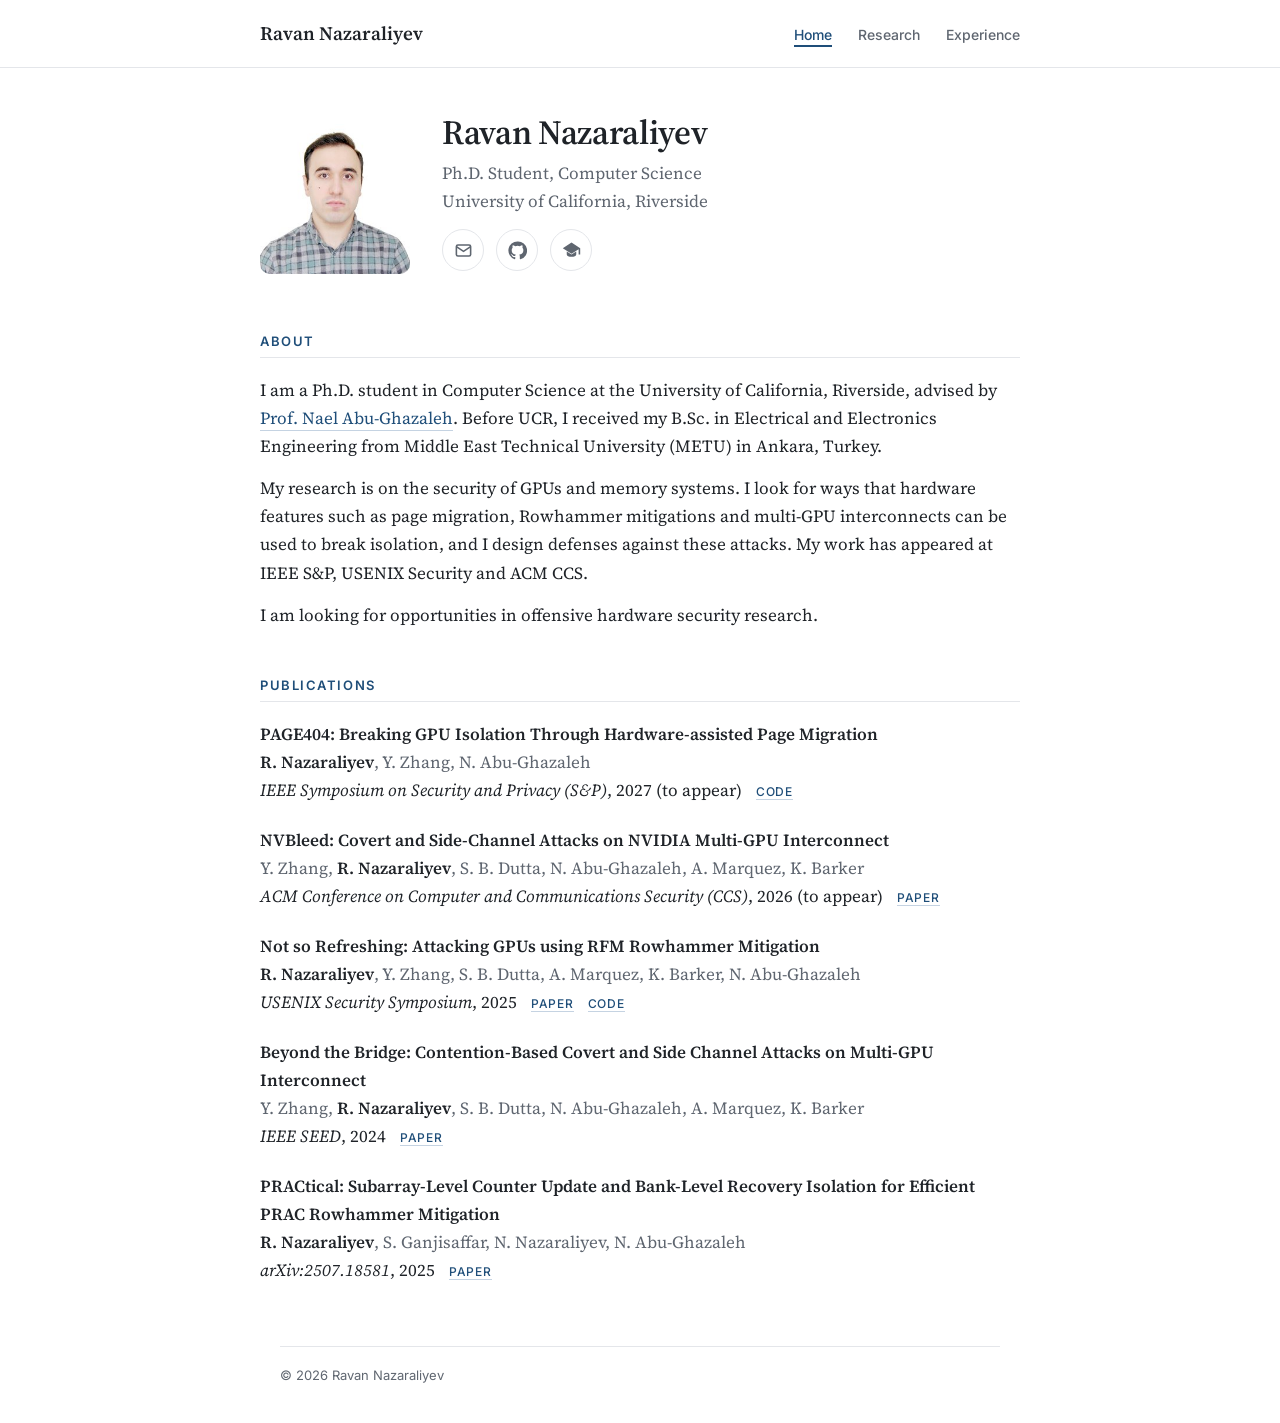
==== index.html @ c603b003 "update page" ====
<!doctype html>
<html lang="en">
<head>
<meta charset="utf-8">
<meta name="viewport" content="width=device-width, initial-scale=1">
<title>Ravan Nazaraliyev</title>
<meta name="description" content="Ravan Nazaraliyev, Ph.D. student in Computer Science at UC Riverside.">
<link rel="preconnect" href="https://fonts.googleapis.com">
<link rel="preconnect" href="https://fonts.gstatic.com" crossorigin>
<link href="https://fonts.googleapis.com/css2?family=Inter:wght@400;500;600&family=Source+Serif+4:opsz,wght@8..60,400;8..60,600&display=swap" rel="stylesheet">
<link rel="stylesheet" href="style.css?v=3">
</head>
<body>
<header class="site">
  <div class="bar">
    <a class="brand" href="index.html">Ravan Nazaraliyev</a>
    <nav>
      <a href="index.html" class="current">Home</a>
      <a href="research.html">Research</a>
      <a href="experience.html">Experience</a>
    </nav>
  </div>
</header>
<main>
  <div class="header">
    <img src="photo.jpeg" alt="Ravan Nazaraliyev">
    <div>
      <h1>Ravan Nazaraliyev</h1>
      <p class="muted">Ph.D. Student, Computer Science<br>University of California, Riverside</p>
      <p class="contact">
        <a href="mailto:rnaza005@ucr.edu" title="Email" aria-label="Email"><svg width="19" height="19" viewBox="0 0 24 24" fill="none" stroke="currentColor" stroke-width="2"><rect x="3" y="5" width="18" height="14" rx="2"/><path d="m3 7 9 6 9-6"/></svg></a>
        <a href="https://github.com/RavanN700" title="GitHub" aria-label="GitHub"><svg width="19" height="19" viewBox="0 0 24 24" fill="currentColor"><path d="M12 .5a11.5 11.5 0 0 0-3.64 22.41c.58.1.79-.25.79-.56v-2c-3.2.7-3.88-1.37-3.88-1.37-.52-1.33-1.28-1.68-1.28-1.68-1.05-.72.08-.7.08-.7 1.16.08 1.77 1.19 1.77 1.19 1.03 1.77 2.7 1.26 3.36.96.1-.75.4-1.26.73-1.55-2.55-.29-5.24-1.28-5.24-5.69 0-1.26.45-2.29 1.19-3.1-.12-.29-.52-1.46.11-3.05 0 0 .97-.31 3.17 1.18a11 11 0 0 1 5.77 0c2.2-1.49 3.17-1.18 3.17-1.18.63 1.59.23 2.76.11 3.05.74.81 1.19 1.84 1.19 3.1 0 4.42-2.7 5.4-5.26 5.68.41.36.78 1.06.78 2.14v3.17c0 .31.21.67.8.56A11.5 11.5 0 0 0 12 .5Z"/></svg></a>
        <a href="https://scholar.google.com/citations?user=6l9ZNk0AAAAJ&amp;hl=en" title="Google Scholar" aria-label="Google Scholar"><svg width="19" height="19" viewBox="0 0 24 24" fill="currentColor"><path d="M12 2 1 9l11 7 9-5.73V17h2V9L12 2Zm-6 11.18V17c0 1.66 2.69 3 6 3s6-1.34 6-3v-3.82l-6 3.82-6-3.82Z"/></svg></a>
      </p>
    </div>
  </div>

  <h2>About</h2>
  <p>I am a Ph.D. student in Computer Science at the University of California, Riverside,
    advised by <a href="https://www.cs.ucr.edu/~nael/">Prof. Nael Abu-Ghazaleh</a>. Before UCR, I received my B.Sc. in Electrical and
    Electronics Engineering from Middle East Technical University (METU) in Ankara, Turkey.</p>
  <p>My research is on the security of GPUs and memory systems. I look for ways that hardware
    features such as page migration, Rowhammer mitigations and multi-GPU interconnects can be
    used to break isolation, and I design defenses against these attacks. My work has appeared
    at IEEE S&amp;P, USENIX Security and ACM CCS.</p>
  <p>I am looking for opportunities in offensive hardware security research.</p>

  <h2>Publications</h2>
  <ul class="pubs">
    <li><b>PAGE404: Breaking GPU Isolation Through Hardware-assisted Page Migration</b><br>
      <span class="authors"><span class="me">R. Nazaraliyev</span>, Y. Zhang, N. Abu-Ghazaleh</span><br>
      <i>IEEE Symposium on Security and Privacy (S&amp;P)</i>, 2027 (to appear)
      <span class="links"><a href="https://github.com/RavanN700/PAGE404_AttacksOnGH200">Code</a></span></li>
    <li><b>NVBleed: Covert and Side-Channel Attacks on NVIDIA Multi-GPU Interconnect</b><br>
      <span class="authors">Y. Zhang, <span class="me">R. Nazaraliyev</span>, S. B. Dutta, N. Abu-Ghazaleh, A. Marquez, K. Barker</span><br>
      <i>ACM Conference on Computer and Communications Security (CCS)</i>, 2026 (to appear)
      <span class="links"><a href="https://arxiv.org/abs/2503.17847">Paper</a></span></li>
    <li><b>Not so Refreshing: Attacking GPUs using RFM Rowhammer Mitigation</b><br>
      <span class="authors"><span class="me">R. Nazaraliyev</span>, Y. Zhang, S. B. Dutta, A. Marquez, K. Barker, N. Abu-Ghazaleh</span><br>
      <i>USENIX Security Symposium</i>, 2025
      <span class="links"><a href="https://www.usenix.org/conference/usenixsecurity25/presentation/nazaraliyev">Paper</a>
      <a href="https://zenodo.org/records/14751122">Code</a></span></li>
    <li><b>Beyond the Bridge: Contention-Based Covert and Side Channel Attacks on Multi-GPU Interconnect</b><br>
      <span class="authors">Y. Zhang, <span class="me">R. Nazaraliyev</span>, S. B. Dutta, N. Abu-Ghazaleh, A. Marquez, K. Barker</span><br>
      <i>IEEE SEED</i>, 2024
      <span class="links"><a href="https://arxiv.org/abs/2404.03877">Paper</a></span></li>
    <li><b>PRACtical: Subarray-Level Counter Update and Bank-Level Recovery Isolation for Efficient PRAC Rowhammer Mitigation</b><br>
      <span class="authors"><span class="me">R. Nazaraliyev</span>, S. Ganjisaffar, N. Nazaraliyev, N. Abu-Ghazaleh</span><br>
      <i>arXiv:2507.18581</i>, 2025
      <span class="links"><a href="https://arxiv.org/abs/2507.18581">Paper</a></span></li>
  </ul>
</main>
<footer>© 2026 Ravan Nazaraliyev</footer>
</body>
</html>
---- style.css ----
:root {
  --text: #1f2328;
  --muted: #5f6670;
  --rule: #e4e6ea;
  --accent: #1f4e79;
  --sans: "Inter", -apple-system, "Helvetica Neue", Arial, sans-serif;
  --serif: "Source Serif 4", Georgia, "Times New Roman", serif;
}
body {
  margin: 0; background: #fff; color: var(--text);
  font: 17px/1.65 var(--serif);
  -webkit-font-smoothing: antialiased;
}
a { color: var(--accent); text-decoration: none; border-bottom: 1px solid #c5d3e2; }
a:hover { border-bottom-color: var(--accent); }

/* top bar */
.site { border-bottom: 1px solid var(--rule); }
.bar {
  max-width: 760px; margin: 0 auto; padding: 18px 20px;
  display: flex; justify-content: space-between; align-items: baseline; flex-wrap: wrap; gap: 8px 24px;
}
.brand { font-size: 19px; font-weight: 600; color: var(--text); border: 0; }
nav a { margin-left: 22px; font: 500 14px var(--sans); color: var(--muted); border: 0; }
nav a:first-child { margin-left: 0; }
nav a:hover, nav a.current { color: var(--accent); }
nav a.current { box-shadow: inset 0 -2px 0 var(--accent); padding-bottom: 4px; }

main { max-width: 760px; margin: 0 auto; padding: 44px 20px 40px; }
h1 { font-size: 34px; font-weight: 600; line-height: 1.2; margin: 0 0 6px; letter-spacing: -0.01em; }
h2 {
  font: 600 13px var(--sans); text-transform: uppercase; letter-spacing: 0.12em; color: var(--accent);
  border-bottom: 1px solid var(--rule); padding-bottom: 8px; margin: 48px 0 18px;
}
h3 { font-size: 18px; font-weight: 600; margin: 0; }
p { margin: 0 0 14px; }
.muted { color: var(--muted); }

/* home header */
.header { display: flex; gap: 32px; align-items: center; }
.header img { width: 150px; height: 150px; object-fit: cover; border-radius: 10px; flex-shrink: 0; }
.header p { margin: 0 0 14px; }
.contact { display: flex; gap: 12px; margin: 0; }
.contact a {
  width: 40px; height: 40px; border: 1px solid var(--rule); border-radius: 50%;
  display: inline-flex; align-items: center; justify-content: center; color: var(--muted);
  transition: color .15s, border-color .15s;
}
.contact a:hover { color: var(--accent); border-color: var(--accent); }
.contact svg { width: 19px; height: 19px; }

/* lists */
ul { padding-left: 20px; margin: 0; }
li { margin-bottom: 8px; }
.pubs { list-style: none; padding: 0; }
.pubs li { margin-bottom: 22px; }
.pubs b { font-weight: 600; }
.me { font-weight: 600; color: var(--text); }
.authors { color: var(--muted); }
.links a, .meta a {
  font: 500 12px var(--sans); text-transform: uppercase; letter-spacing: 0.06em;
  margin-left: 10px;
}

/* research and experience entries */
.meta { font: 14px var(--sans); color: var(--muted); margin: 0 0 12px; }
h3.project { font-size: 21px; margin: 36px 0 6px; padding-top: 28px; border-top: 1px solid var(--rule); }
h1 + p + h3.project { margin-top: 32px; }
.meta a:first-of-type { margin-left: 12px; }
.item { margin-bottom: 30px; }
.item p { margin: 6px 0 0; }
.item ul { margin-top: 8px; }
.item li { margin-bottom: 4px; }
.role { display: flex; justify-content: space-between; align-items: baseline; gap: 4px 16px; flex-wrap: wrap; }
.when { font: 14px var(--sans); color: var(--muted); white-space: nowrap; }

footer {
  max-width: 720px; margin: 0 auto; padding: 20px 0 40px;
  border-top: 1px solid var(--rule); font: 13px var(--sans); color: var(--muted);
}

@media (max-width: 600px) {
  body { font-size: 16px; }
  .header { flex-direction: column; align-items: flex-start; gap: 18px; }
  .header img { width: 120px; height: 120px; }
  h1 { font-size: 28px; }
  nav a { margin-left: 16px; }
  footer { margin: 0 20px; }
}
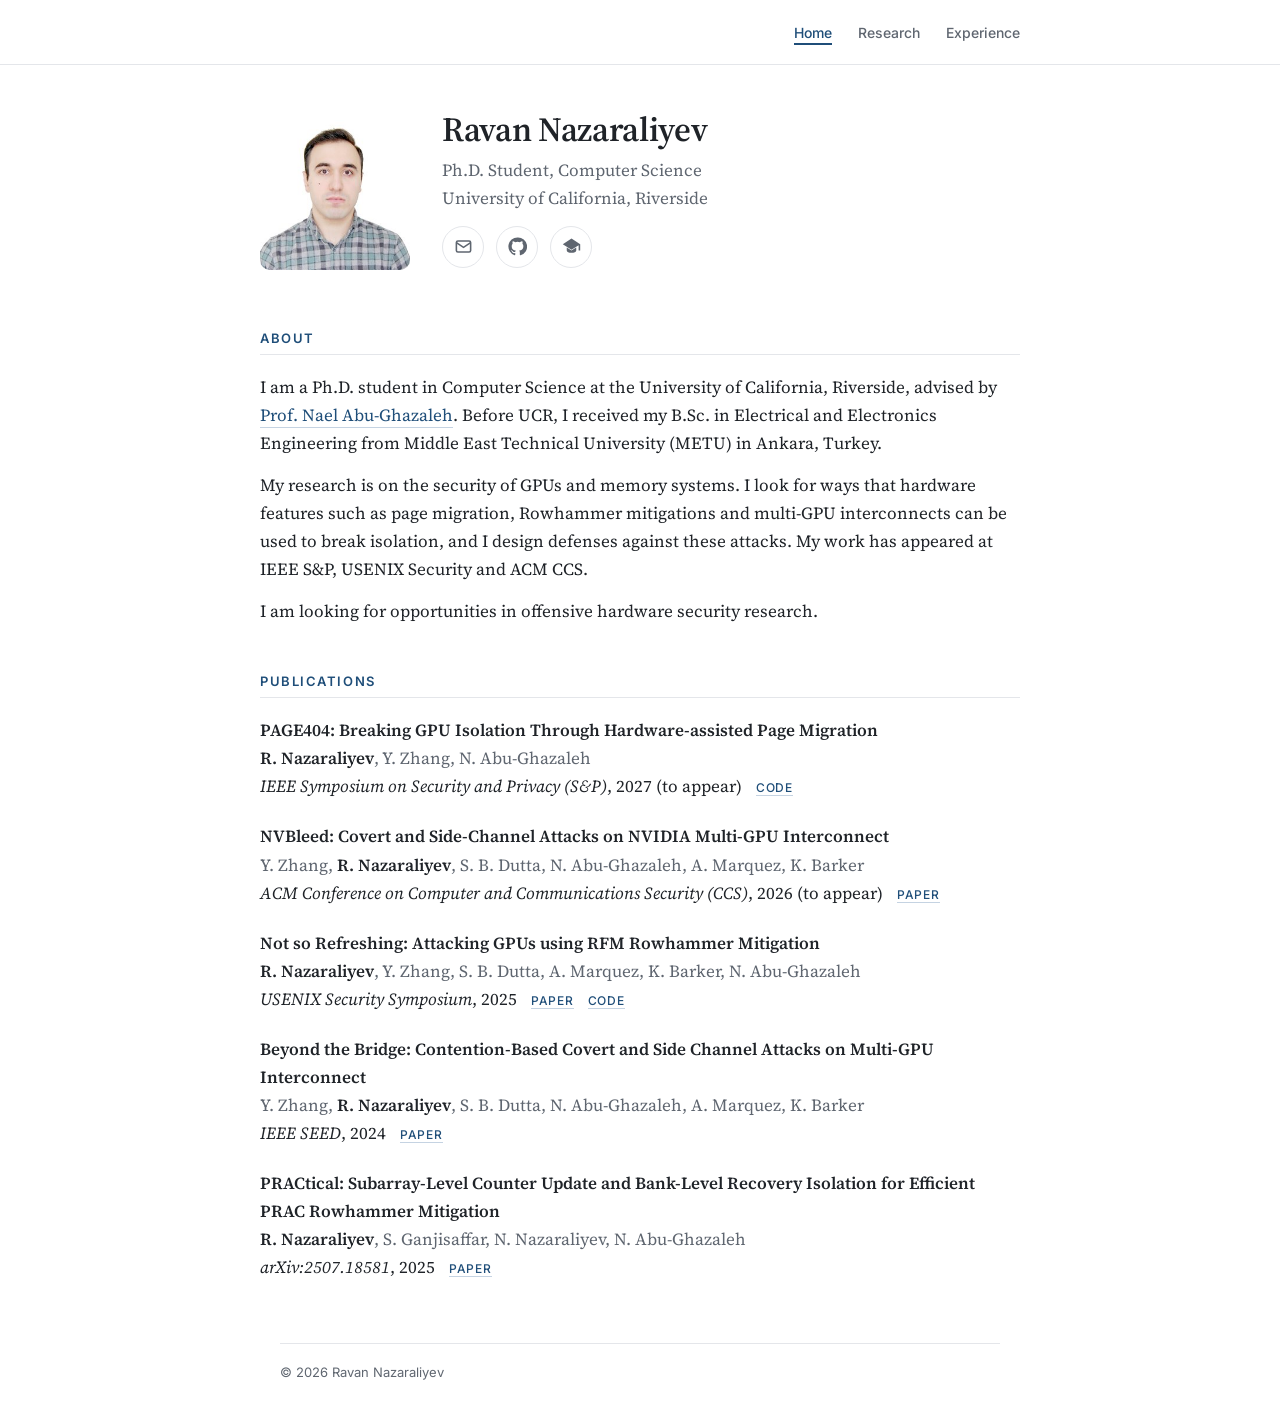
==== commit 85746b52: "update page" ====
--- a/index.html
+++ b/index.html
@@ -8,12 +8,11 @@
 <link rel="preconnect" href="https://fonts.googleapis.com">
 <link rel="preconnect" href="https://fonts.gstatic.com" crossorigin>
 <link href="https://fonts.googleapis.com/css2?family=Inter:wght@400;500;600&family=Source+Serif+4:opsz,wght@8..60,400;8..60,600&display=swap" rel="stylesheet">
-<link rel="stylesheet" href="style.css?v=3">
+<link rel="stylesheet" href="style.css?v=4">
 </head>
 <body>
 <header class="site">
   <div class="bar">
-    <a class="brand" href="index.html">Ravan Nazaraliyev</a>
     <nav>
       <a href="index.html" class="current">Home</a>
       <a href="research.html">Research</a>
--- a/style.css
+++ b/style.css
@@ -18,9 +18,8 @@
 .site { border-bottom: 1px solid var(--rule); }
 .bar {
   max-width: 760px; margin: 0 auto; padding: 18px 20px;
-  display: flex; justify-content: space-between; align-items: baseline; flex-wrap: wrap; gap: 8px 24px;
+  display: flex; justify-content: flex-end;
 }
-.brand { font-size: 19px; font-weight: 600; color: var(--text); border: 0; }
 nav a { margin-left: 22px; font: 500 14px var(--sans); color: var(--muted); border: 0; }
 nav a:first-child { margin-left: 0; }
 nav a:hover, nav a.current { color: var(--accent); }
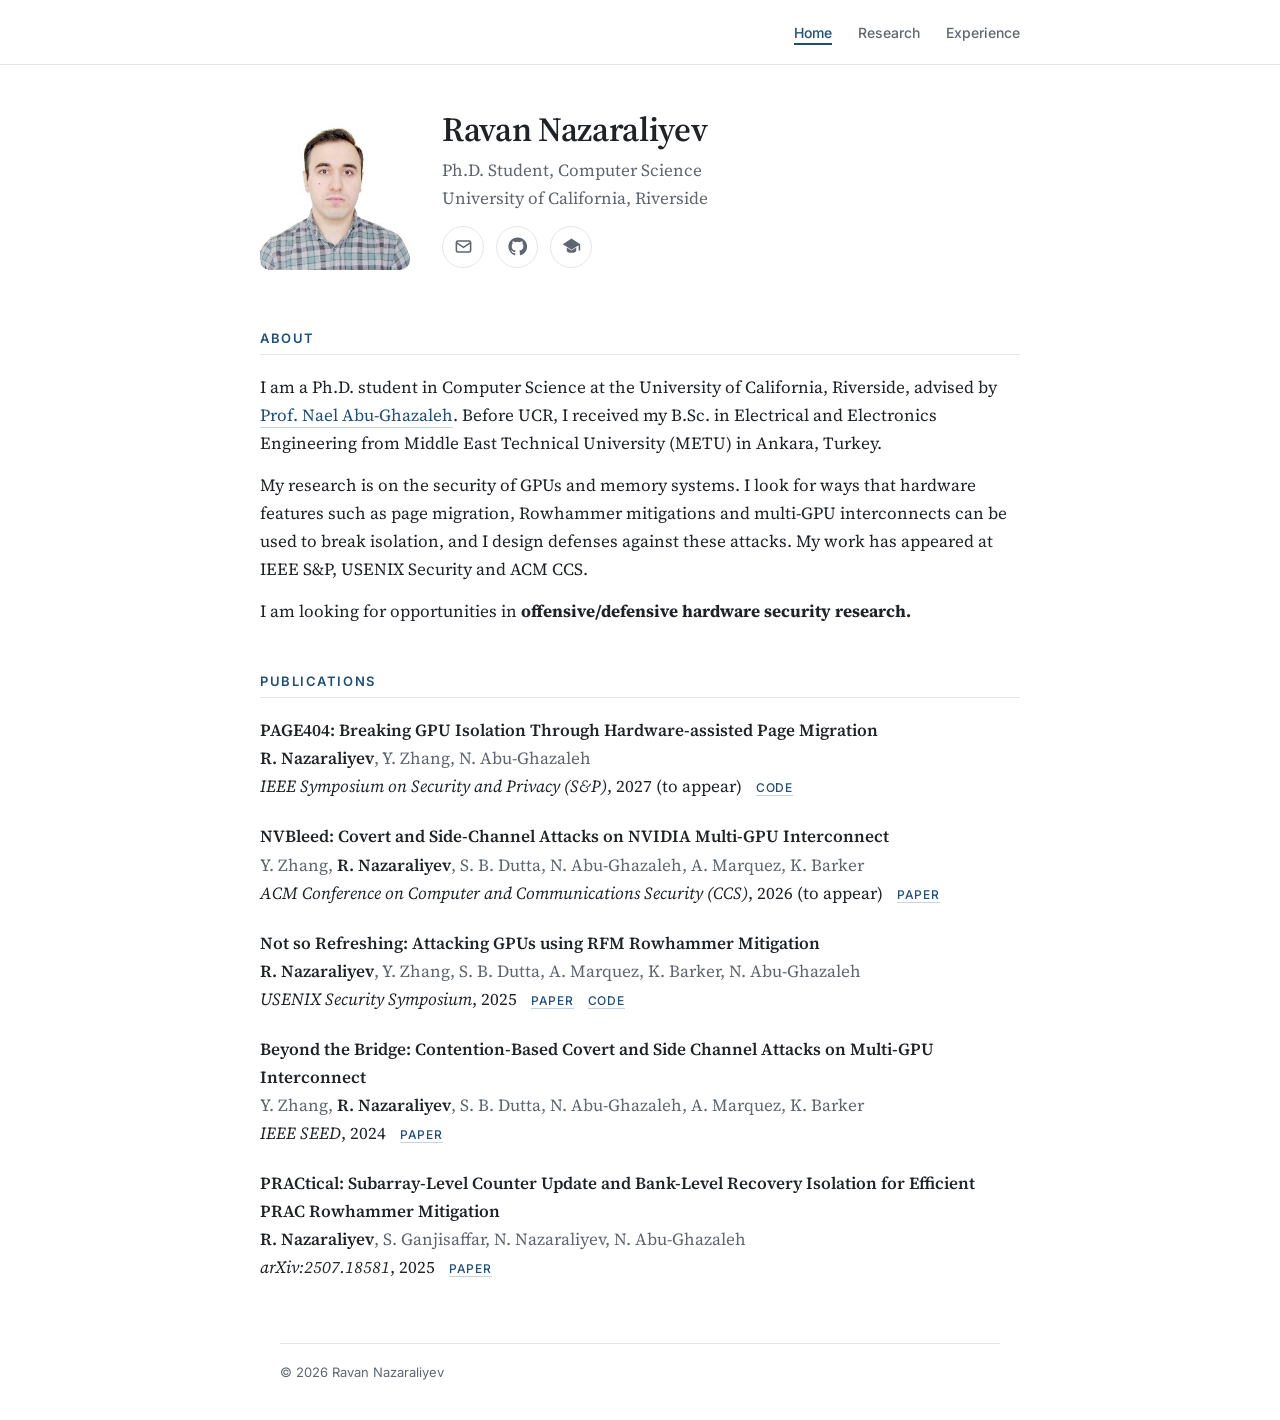
==== commit 83a34dcd: "update page" ====
--- a/index.html
+++ b/index.html
@@ -8,7 +8,7 @@
 <link rel="preconnect" href="https://fonts.googleapis.com">
 <link rel="preconnect" href="https://fonts.gstatic.com" crossorigin>
 <link href="https://fonts.googleapis.com/css2?family=Inter:wght@400;500;600&family=Source+Serif+4:opsz,wght@8..60,400;8..60,600&display=swap" rel="stylesheet">
-<link rel="stylesheet" href="style.css?v=4">
+<link rel="stylesheet" href="style.css?v=5">
 </head>
 <body>
 <header class="site">
@@ -42,7 +42,7 @@
     features such as page migration, Rowhammer mitigations and multi-GPU interconnects can be
     used to break isolation, and I design defenses against these attacks. My work has appeared
     at IEEE S&amp;P, USENIX Security and ACM CCS.</p>
-  <p>I am looking for opportunities in offensive hardware security research.</p>
+  <p>I am looking for opportunities in <b>offensive/defensive hardware security research.</b></p>
 
   <h2>Publications</h2>
   <ul class="pubs">
--- a/style.css
+++ b/style.css
@@ -64,7 +64,7 @@
 /* research and experience entries */
 .meta { font: 14px var(--sans); color: var(--muted); margin: 0 0 12px; }
 h3.project { font-size: 21px; margin: 36px 0 6px; padding-top: 28px; border-top: 1px solid var(--rule); }
-h1 + p + h3.project { margin-top: 32px; }
+h2 + p + h3.project { margin-top: 32px; }
 .meta a:first-of-type { margin-left: 12px; }
 .item { margin-bottom: 30px; }
 .item p { margin: 6px 0 0; }
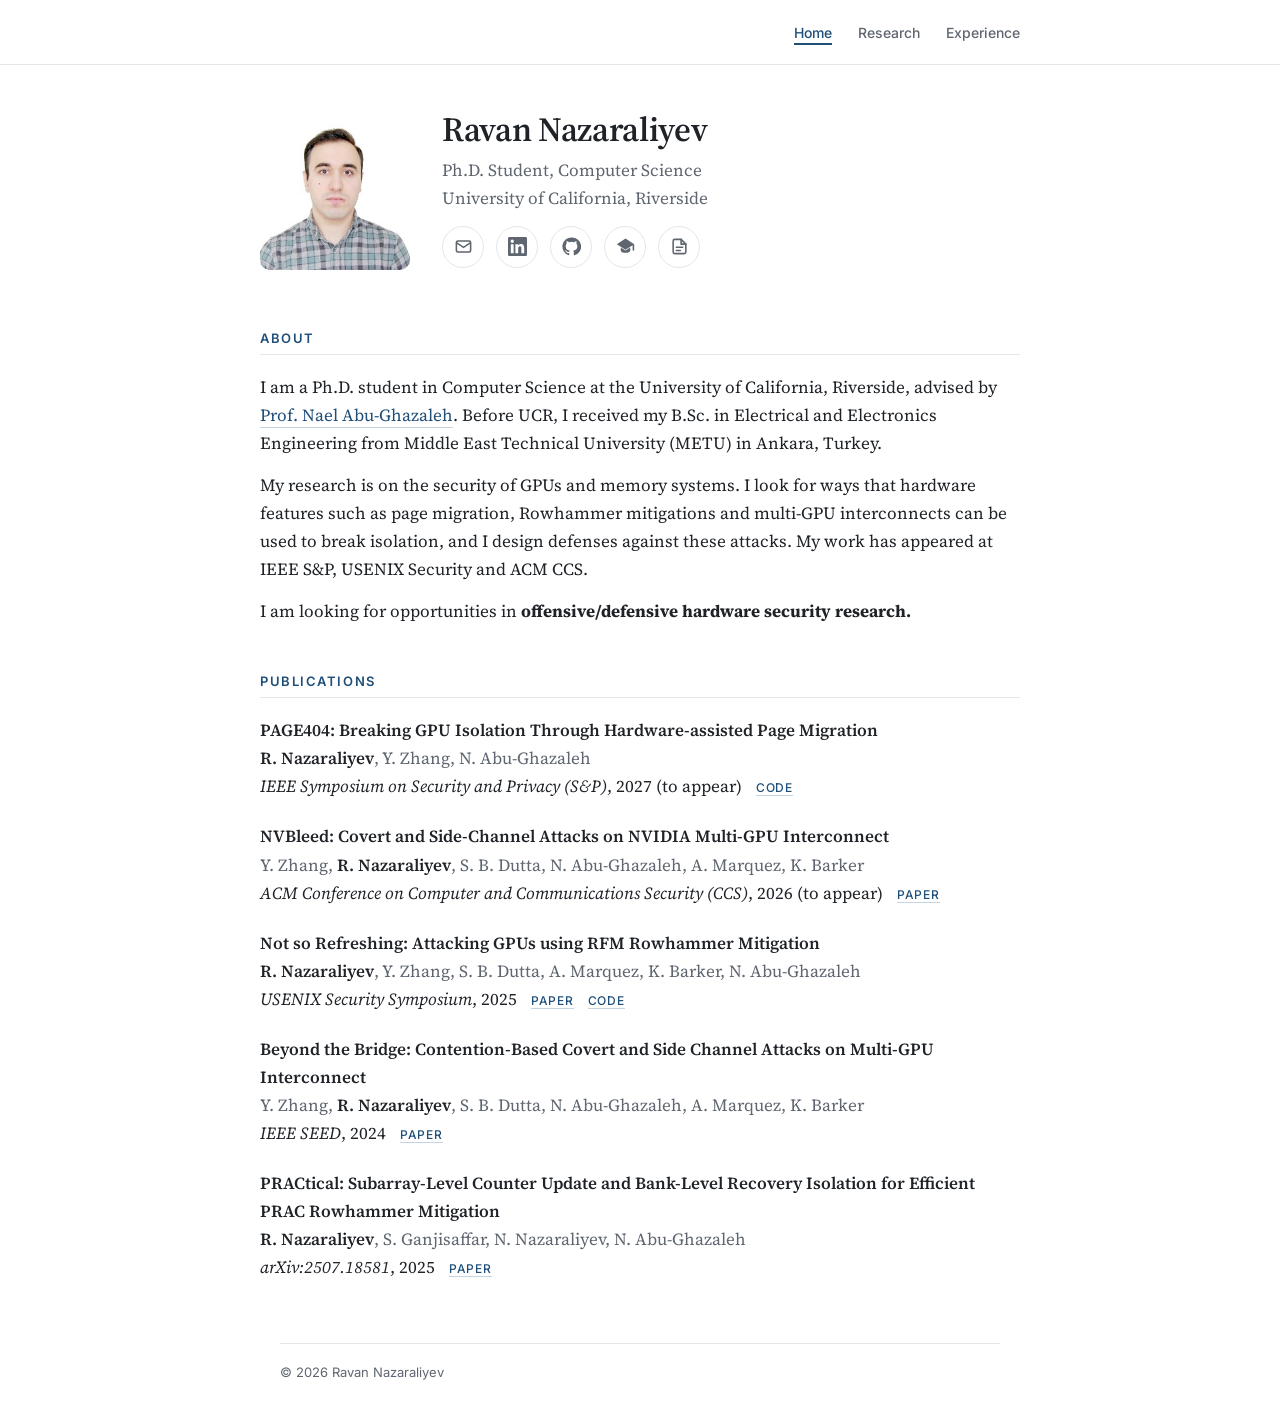
==== commit 96fb67da: "update page" ====
--- a/index.html
+++ b/index.html
@@ -28,8 +28,10 @@
       <p class="muted">Ph.D. Student, Computer Science<br>University of California, Riverside</p>
       <p class="contact">
         <a href="mailto:rnaza005@ucr.edu" title="Email" aria-label="Email"><svg width="19" height="19" viewBox="0 0 24 24" fill="none" stroke="currentColor" stroke-width="2"><rect x="3" y="5" width="18" height="14" rx="2"/><path d="m3 7 9 6 9-6"/></svg></a>
+        <a href="https://www.linkedin.com/in/ravannazaraliyev/" title="LinkedIn" aria-label="LinkedIn"><svg width="19" height="19" viewBox="0 0 24 24" fill="currentColor"><path d="M20.45 20.45h-3.56v-5.57c0-1.33-.02-3.04-1.85-3.04-1.85 0-2.14 1.45-2.14 2.94v5.67H9.35V9h3.41v1.56h.05c.48-.9 1.64-1.85 3.37-1.85 3.6 0 4.27 2.37 4.27 5.46v6.28ZM5.34 7.43a2.06 2.06 0 1 1 0-4.13 2.06 2.06 0 0 1 0 4.13ZM7.12 20.45H3.56V9h3.56v11.45ZM22.22 0H1.77C.79 0 0 .77 0 1.73v20.54C0 23.23.79 24 1.77 24h20.45c.98 0 1.78-.77 1.78-1.73V1.73C24 .77 23.2 0 22.22 0Z"/></svg></a>
         <a href="https://github.com/RavanN700" title="GitHub" aria-label="GitHub"><svg width="19" height="19" viewBox="0 0 24 24" fill="currentColor"><path d="M12 .5a11.5 11.5 0 0 0-3.64 22.41c.58.1.79-.25.79-.56v-2c-3.2.7-3.88-1.37-3.88-1.37-.52-1.33-1.28-1.68-1.28-1.68-1.05-.72.08-.7.08-.7 1.16.08 1.77 1.19 1.77 1.19 1.03 1.77 2.7 1.26 3.36.96.1-.75.4-1.26.73-1.55-2.55-.29-5.24-1.28-5.24-5.69 0-1.26.45-2.29 1.19-3.1-.12-.29-.52-1.46.11-3.05 0 0 .97-.31 3.17 1.18a11 11 0 0 1 5.77 0c2.2-1.49 3.17-1.18 3.17-1.18.63 1.59.23 2.76.11 3.05.74.81 1.19 1.84 1.19 3.1 0 4.42-2.7 5.4-5.26 5.68.41.36.78 1.06.78 2.14v3.17c0 .31.21.67.8.56A11.5 11.5 0 0 0 12 .5Z"/></svg></a>
         <a href="https://scholar.google.com/citations?user=6l9ZNk0AAAAJ&amp;hl=en" title="Google Scholar" aria-label="Google Scholar"><svg width="19" height="19" viewBox="0 0 24 24" fill="currentColor"><path d="M12 2 1 9l11 7 9-5.73V17h2V9L12 2Zm-6 11.18V17c0 1.66 2.69 3 6 3s6-1.34 6-3v-3.82l-6 3.82-6-3.82Z"/></svg></a>
+        <a href="https://drive.google.com/file/d/1ZvBr0CH3YMzxScfmg_CgUb0Fr-rkBf6R/view?usp=sharing" title="CV" aria-label="CV"><svg width="19" height="19" viewBox="0 0 24 24" fill="none" stroke="currentColor" stroke-width="2" stroke-linecap="round" stroke-linejoin="round"><path d="M14 3H6a2 2 0 0 0-2 2v14a2 2 0 0 0 2 2h12a2 2 0 0 0 2-2V9l-6-6Z"/><path d="M14 3v6h6M8 13h8M8 17h5"/></svg></a>
       </p>
     </div>
   </div>
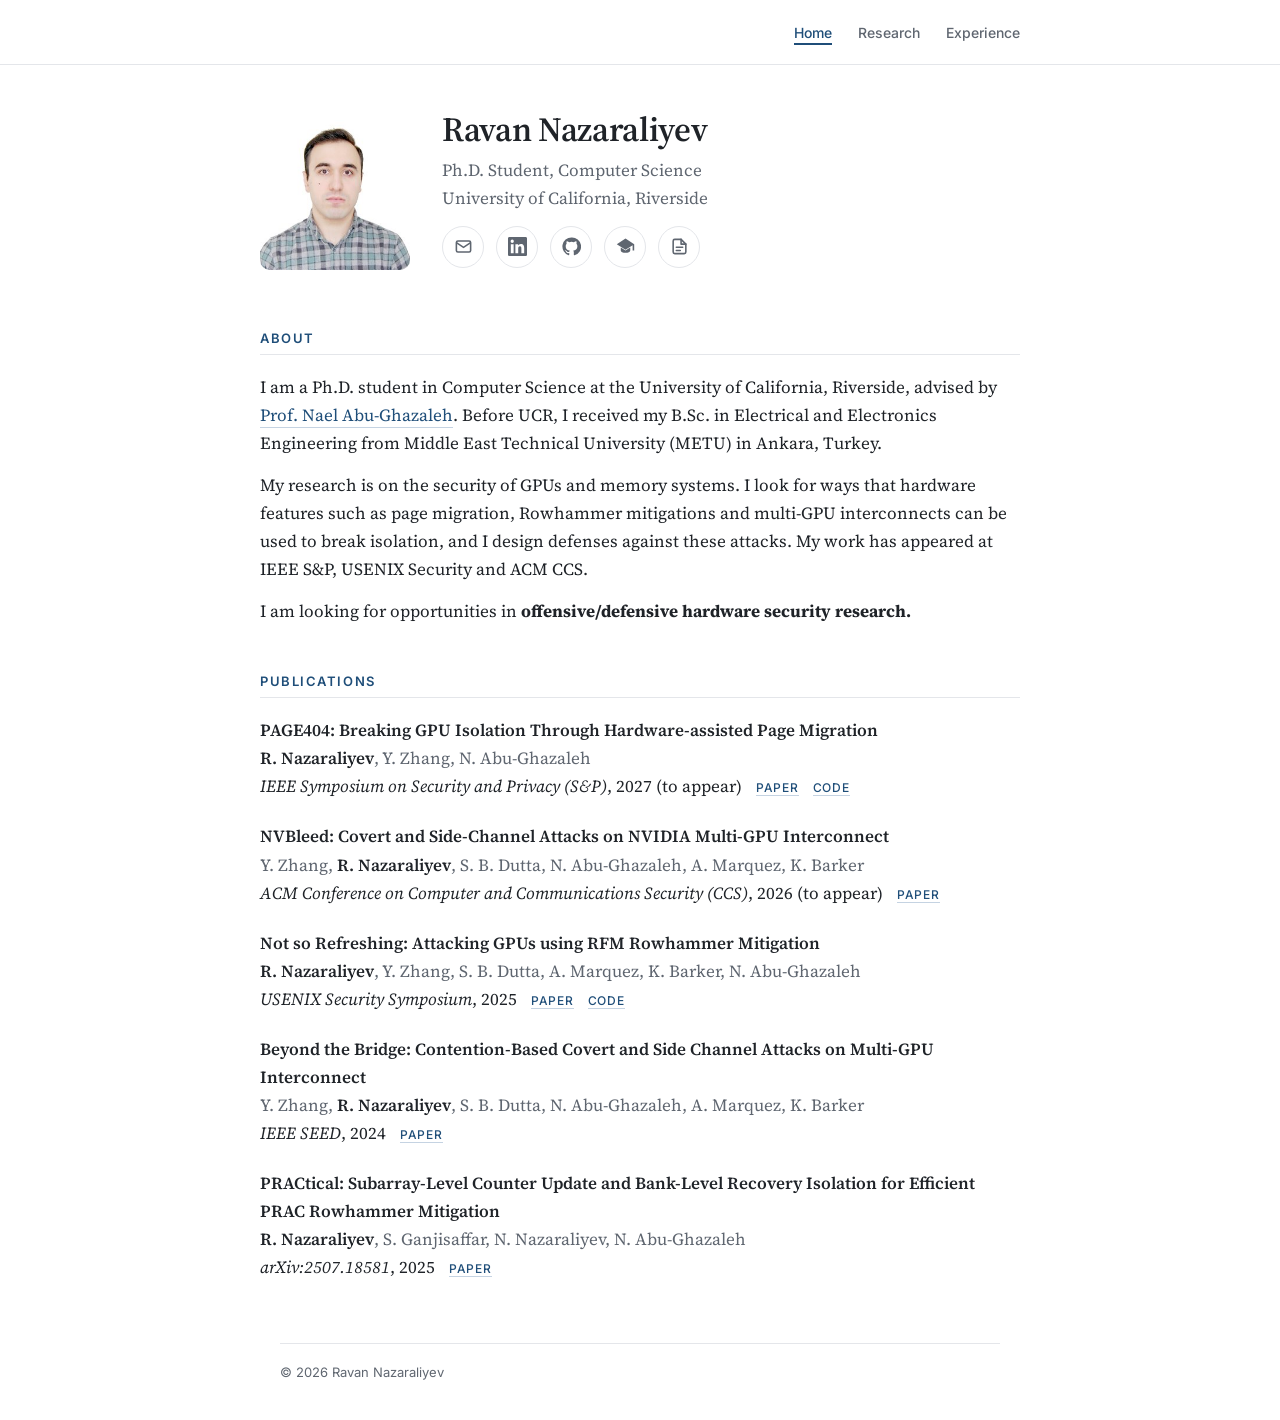
==== commit 8c9eea2a: "update" ====
--- a/index.html
+++ b/index.html
@@ -3,8 +3,47 @@
 <head>
 <meta charset="utf-8">
 <meta name="viewport" content="width=device-width, initial-scale=1">
-<title>Ravan Nazaraliyev</title>
-<meta name="description" content="Ravan Nazaraliyev, Ph.D. student in Computer Science at UC Riverside.">
+<title>Ravan Nazaraliyev | Ph.D. Student, UC Riverside</title>
+<meta name="google-site-verification" content="zR1AItxMeGdz7LtbonEvWp29apM-70Axu_Xvn6t0S4g">
+<meta name="description" content="Ravan Nazaraliyev is a Ph.D. student in Computer Science at UC Riverside working on GPU and memory-system security, including Rowhammer and GPU side channels.">
+<link rel="canonical" href="https://ravannazaraliyev.github.io/">
+<meta property="og:type" content="profile">
+<meta property="og:title" content="Ravan Nazaraliyev | Ph.D. Student, UC Riverside">
+<meta property="og:description" content="Ravan Nazaraliyev is a Ph.D. student in Computer Science at UC Riverside working on GPU and memory-system security, including Rowhammer and GPU side channels.">
+<meta property="og:url" content="https://ravannazaraliyev.github.io/">
+<meta property="og:image" content="https://ravannazaraliyev.github.io/photo.jpeg">
+<meta name="twitter:card" content="summary">
+<script type="application/ld+json">
+{
+  "@context": "https://schema.org",
+  "@type": "Person",
+  "name": "Ravan Nazaraliyev",
+  "url": "https://ravannazaraliyev.github.io/",
+  "image": "https://ravannazaraliyev.github.io/photo.jpeg",
+  "email": "mailto:rnaza005@ucr.edu",
+  "jobTitle": "Ph.D. Student in Computer Science",
+  "affiliation": {
+    "@type": "CollegeOrUniversity",
+    "name": "University of California, Riverside"
+  },
+  "alumniOf": {
+    "@type": "CollegeOrUniversity",
+    "name": "Middle East Technical University"
+  },
+  "knowsAbout": [
+    "Hardware security",
+    "GPU security",
+    "Rowhammer",
+    "Side-channel attacks",
+    "Computer architecture"
+  ],
+  "sameAs": [
+    "https://www.linkedin.com/in/ravannazaraliyev/",
+    "https://github.com/RavanN700",
+    "https://scholar.google.com/citations?user=6l9ZNk0AAAAJ"
+  ]
+}
+</script>
 <link rel="preconnect" href="https://fonts.googleapis.com">
 <link rel="preconnect" href="https://fonts.gstatic.com" crossorigin>
 <link href="https://fonts.googleapis.com/css2?family=Inter:wght@400;500;600&family=Source+Serif+4:opsz,wght@8..60,400;8..60,600&display=swap" rel="stylesheet">
@@ -31,7 +70,7 @@
         <a href="https://www.linkedin.com/in/ravannazaraliyev/" title="LinkedIn" aria-label="LinkedIn"><svg width="19" height="19" viewBox="0 0 24 24" fill="currentColor"><path d="M20.45 20.45h-3.56v-5.57c0-1.33-.02-3.04-1.85-3.04-1.85 0-2.14 1.45-2.14 2.94v5.67H9.35V9h3.41v1.56h.05c.48-.9 1.64-1.85 3.37-1.85 3.6 0 4.27 2.37 4.27 5.46v6.28ZM5.34 7.43a2.06 2.06 0 1 1 0-4.13 2.06 2.06 0 0 1 0 4.13ZM7.12 20.45H3.56V9h3.56v11.45ZM22.22 0H1.77C.79 0 0 .77 0 1.73v20.54C0 23.23.79 24 1.77 24h20.45c.98 0 1.78-.77 1.78-1.73V1.73C24 .77 23.2 0 22.22 0Z"/></svg></a>
         <a href="https://github.com/RavanN700" title="GitHub" aria-label="GitHub"><svg width="19" height="19" viewBox="0 0 24 24" fill="currentColor"><path d="M12 .5a11.5 11.5 0 0 0-3.64 22.41c.58.1.79-.25.79-.56v-2c-3.2.7-3.88-1.37-3.88-1.37-.52-1.33-1.28-1.68-1.28-1.68-1.05-.72.08-.7.08-.7 1.16.08 1.77 1.19 1.77 1.19 1.03 1.77 2.7 1.26 3.36.96.1-.75.4-1.26.73-1.55-2.55-.29-5.24-1.28-5.24-5.69 0-1.26.45-2.29 1.19-3.1-.12-.29-.52-1.46.11-3.05 0 0 .97-.31 3.17 1.18a11 11 0 0 1 5.77 0c2.2-1.49 3.17-1.18 3.17-1.18.63 1.59.23 2.76.11 3.05.74.81 1.19 1.84 1.19 3.1 0 4.42-2.7 5.4-5.26 5.68.41.36.78 1.06.78 2.14v3.17c0 .31.21.67.8.56A11.5 11.5 0 0 0 12 .5Z"/></svg></a>
         <a href="https://scholar.google.com/citations?user=6l9ZNk0AAAAJ&amp;hl=en" title="Google Scholar" aria-label="Google Scholar"><svg width="19" height="19" viewBox="0 0 24 24" fill="currentColor"><path d="M12 2 1 9l11 7 9-5.73V17h2V9L12 2Zm-6 11.18V17c0 1.66 2.69 3 6 3s6-1.34 6-3v-3.82l-6 3.82-6-3.82Z"/></svg></a>
-        <a href="https://drive.google.com/file/d/1ZvBr0CH3YMzxScfmg_CgUb0Fr-rkBf6R/view?usp=sharing" title="CV" aria-label="CV"><svg width="19" height="19" viewBox="0 0 24 24" fill="none" stroke="currentColor" stroke-width="2" stroke-linecap="round" stroke-linejoin="round"><path d="M14 3H6a2 2 0 0 0-2 2v14a2 2 0 0 0 2 2h12a2 2 0 0 0 2-2V9l-6-6Z"/><path d="M14 3v6h6M8 13h8M8 17h5"/></svg></a>
+        <a href="https://drive.google.com/file/d/1EVGjufUXTMpXtb5Sl5QR0fTYWryY8La2/view?usp=sharing" title="CV" aria-label="CV"><svg width="19" height="19" viewBox="0 0 24 24" fill="none" stroke="currentColor" stroke-width="2" stroke-linecap="round" stroke-linejoin="round"><path d="M14 3H6a2 2 0 0 0-2 2v14a2 2 0 0 0 2 2h12a2 2 0 0 0 2-2V9l-6-6Z"/><path d="M14 3v6h6M8 13h8M8 17h5"/></svg></a>
       </p>
     </div>
   </div>
@@ -51,6 +90,7 @@
     <li><b>PAGE404: Breaking GPU Isolation Through Hardware-assisted Page Migration</b><br>
       <span class="authors"><span class="me">R. Nazaraliyev</span>, Y. Zhang, N. Abu-Ghazaleh</span><br>
       <i>IEEE Symposium on Security and Privacy (S&amp;P)</i>, 2027 (to appear)
+      <span class="links"><a href="https://arxiv.org/pdf/2610.20962">Paper</a>
       <span class="links"><a href="https://github.com/RavanN700/PAGE404_AttacksOnGH200">Code</a></span></li>
     <li><b>NVBleed: Covert and Side-Channel Attacks on NVIDIA Multi-GPU Interconnect</b><br>
       <span class="authors">Y. Zhang, <span class="me">R. Nazaraliyev</span>, S. B. Dutta, N. Abu-Ghazaleh, A. Marquez, K. Barker</span><br>
